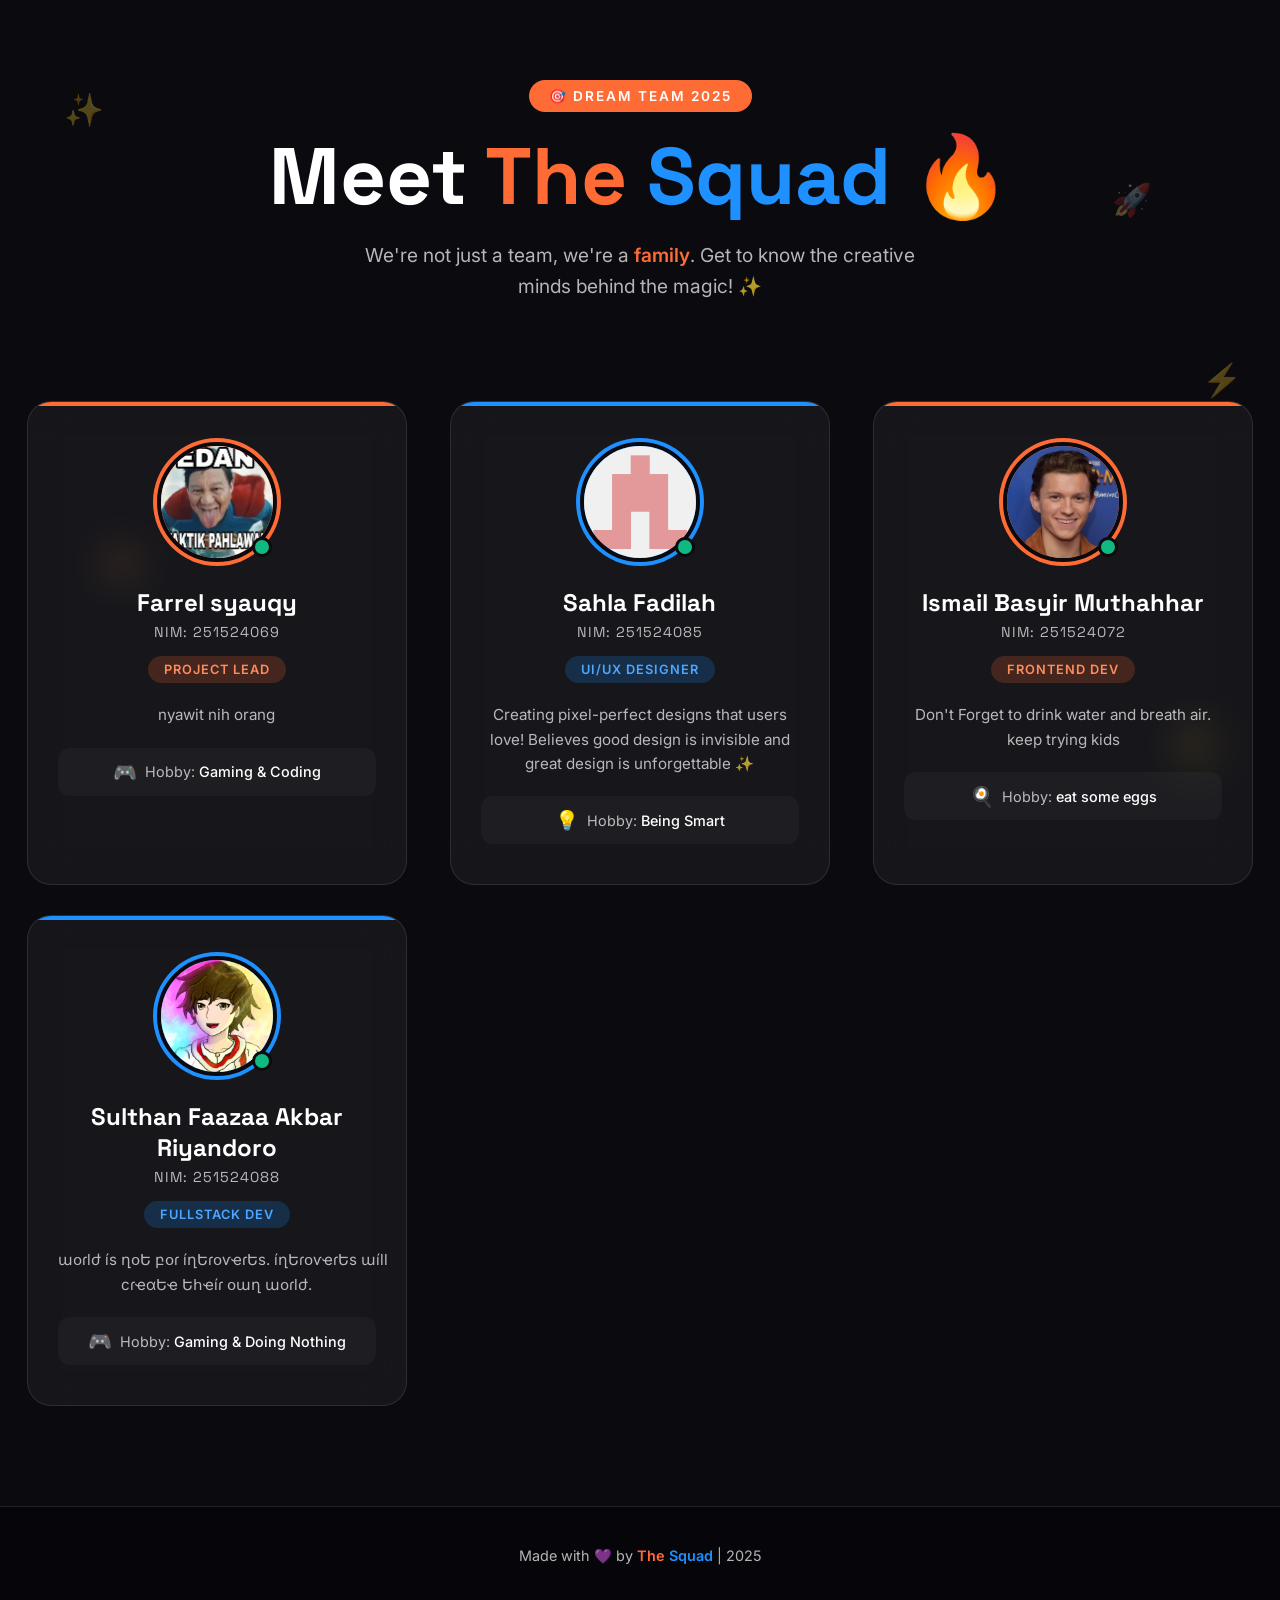
==== Tugas_01_LandingPage/index.html @ ac201159 "Update project structure" ====
<!DOCTYPE html>
<html lang="en">

<head>
    <meta charset="UTF-8">
    <meta name="viewport" content="width=device-width, initial-scale=1.0">
    <title>Meet The Squad 🔥 | Our Amazing Team</title>
    <meta name="description" content="Get to know our incredible team members - the creative minds behind the magic!">
    <link rel="preconnect" href="https://fonts.googleapis.com">
    <link rel="preconnect" href="https://fonts.gstatic.com" crossorigin>
    <link
        href="https://fonts.googleapis.com/css2?family=Space+Grotesk:wght@400;500;600;700&family=Inter:wght@400;500;600&display=swap"
        rel="stylesheet">
    <link rel="stylesheet" href="styles.css">
</head>

<body>
    <!-- Background Pattern -->
    <div class="bg-pattern"></div>

    <!-- Floating Emojis -->
    <div class="floating-emoji" style="top: 10%; left: 5%;">✨</div>
    <div class="floating-emoji" style="top: 20%; right: 10%; animation-delay: -2s;">🚀</div>
    <div class="floating-emoji" style="top: 60%; left: 8%; animation-delay: -4s;">🔥</div>
    <div class="floating-emoji" style="top: 80%; right: 5%; animation-delay: -1s;">💪</div>
    <div class="floating-emoji" style="top: 40%; right: 3%; animation-delay: -3s;">⚡</div>

    <!-- Header -->
    <header>
        <div class="badge">🎯 Dream Team 2025</div>
        <h1>Meet <span class="highlight-orange">The</span> <span class="highlight-blue">Squad</span> 🔥</h1>
        <p class="subtitle">We're not just a team, we're a <span class="accent">family</span>. Get to know the creative
            minds behind the magic! ✨</p>
    </header>

    <!-- Team Section -->
    <section class="team-container">
        <div class="team-grid">
            <!-- Member 1 -->
            <div class="member-card">
                <div class="profile-wrapper">
                    <div class="profile-ring"></div>
                    <img src="farrel.jpeg" alt="Farrel syauqy" class="profile-img">
                    <div class="status-dot"></div>
                </div>
                <h3 class="member-name">Farrel syauqy</h3>
                <p class="member-nim">NIM: 251524069</p>
                <span class="member-role">Project Lead</span>
                <p class="member-intro">nyawit nih orang</p>
                <div class="hobby-section">
                    <span class="hobby-icon">🎮</span>
                    <span class="hobby-text">Hobby: <span>Gaming & Coding</span></span>
                </div>
            </div>

            <!-- Member 2 -->
            <div class="member-card">
                <div class="profile-wrapper">
                    <div class="profile-ring"></div>
                    <img src="imagefoto.png" alt="Sahla Fadillah" class="profile-img">
                    <div class="status-dot"></div>
                </div>
                <h3 class="member-name">Sahla Fadilah</h3>
                <p class="member-nim">NIM: 251524085</p>
                <span class="member-role">UI/UX Designer</span>
                <p class="member-intro">Creating pixel-perfect designs that users love! Believes good design is
                    invisible and great design is unforgettable ✨</p>
                <div class="hobby-section">
                    <span class="hobby-icon">💡</span>
                    <span class="hobby-text">Hobby: <span>Being Smart</span></span>
                </div>
            </div>

            <!-- Member 3 -->
            <div class="member-card">
                <div class="profile-wrapper">
                    <div class="profile-ring"></div>
                    <img src="Ismail_Char.jpg" alt="Ismail Basyir M" class="profile-img">
                    <div class="status-dot"></div>
                </div>
                <h3 class="member-name">Ismail Basyir Muthahhar</h3>
                <p class="member-nim">NIM: 251524072</p>
                <span class="member-role">Frontend Dev</span>
                <p class="member-intro">Don't Forget to drink water and breath air.<br>keep trying kids</p>
                <div class="hobby-section">
                    <span class="hobby-icon">🍳</span>
                    <span class="hobby-text">Hobby: <span>eat some eggs</span></span>
                </div>
            </div>

            <!-- Member 4 -->
            <div class="member-card">
                <div class="profile-wrapper">
                    <div class="profile-ring"></div>
                    <img src="Almusayid Char.jpg" alt="Sulthan Faazaa Akbar Riyandoro" class="profile-img">
                    <div class="status-dot"></div>
                </div>
                <h3 class="member-name">Sulthan Faazaa Akbar Riyandoro</h3>
                <p class="member-nim">NIM: 251524088</p>
                <span class="member-role">Fullstack Dev</span>
                <p class="member-intro">աօɾlժ ís ղօԵ բօɾ íղԵɾօѵҽɾԵs. íղԵɾօѵҽɾԵs աíll<br>cɾҽαԵҽ Եհҽíɾ օաղ աօɾlժ.</p>
                <div class="hobby-section">
                    <span class="hobby-icon">🎮</span>
                    <span class="hobby-text">Hobby: <span>Gaming & Doing Nothing</span></span>
                </div>
            </div>
        </div>
    </section>

    <!-- Footer -->
    <footer>
        <p class="footer-text">Made with 💜 by <span class="orange">The</span> <span class="blue">Squad</span> | 2025
        </p>
    </footer>

    <script src="script.js"></script>
</body>

</html>
---- Tugas_01_LandingPage/styles.css ----
* {
    margin: 0;
    padding: 0;
    box-sizing: border-box;
}

:root {
    --orange: #ff6b35;
    --orange-light: #ff8c5a;
    --orange-dark: #e55a2b;
    --blue: #1e90ff;
    --blue-light: #4da6ff;
    --blue-dark: #0066cc;
    --dark-bg: #0a0a0f;
    --card-bg: rgba(255, 255, 255, 0.05);
    --text-primary: #ffffff;
    --text-secondary: rgba(255, 255, 255, 0.7);
    --glass-border: rgba(255, 255, 255, 0.1);
}

body {
    font-family: 'Inter', sans-serif;
    background: var(--dark-bg);
    color: var(--text-primary);
    min-height: 100vh;
    overflow-x: hidden;
}

/* Background Pattern */
.bg-pattern {
    position: fixed;
    top: 0;
    left: 0;
    width: 100%;
    height: 100%;
    z-index: -1;
    overflow: hidden;
    background: var(--dark-bg);
}

/* Floating Emojis */
.floating-emoji {
    position: fixed;
    font-size: 2rem;
    opacity: 0.3;
    animation: float 6s ease-in-out infinite;
    pointer-events: none;
    z-index: 0;
}

@keyframes float {

    0%,
    100% {
        transform: translateY(0) rotate(0deg);
    }

    50% {
        transform: translateY(-20px) rotate(10deg);
    }
}

/* Header Section */
header {
    text-align: center;
    padding: 80px 20px 60px;
    position: relative;
}

.badge {
    display: inline-block;
    background: var(--orange);
    padding: 8px 20px;
    border-radius: 50px;
    font-size: 0.85rem;
    font-weight: 600;
    text-transform: uppercase;
    letter-spacing: 2px;
    margin-bottom: 20px;
    animation: pulse 2s ease-in-out infinite;
}

@keyframes pulse {

    0%,
    100% {
        transform: scale(1);
    }

    50% {
        transform: scale(1.05);
    }
}

h1 {
    font-family: 'Space Grotesk', sans-serif;
    font-size: clamp(2.5rem, 8vw, 5rem);
    font-weight: 700;
    color: var(--text-primary);
    margin-bottom: 20px;
    line-height: 1.1;
}

h1 .highlight-orange {
    color: var(--orange);
}

h1 .highlight-blue {
    color: var(--blue);
}

.subtitle {
    font-size: 1.2rem;
    color: var(--text-secondary);
    max-width: 600px;
    margin: 0 auto;
    line-height: 1.6;
}

.subtitle .accent {
    color: var(--orange);
    font-weight: 600;
}

/* Team Grid */
.team-container {
    max-width: 1400px;
    margin: 0 auto;
    padding: 40px 20px 100px;
}

.team-grid {
    display: grid;
    grid-template-columns: repeat(auto-fit, minmax(320px, 1fr));
    gap: 30px;
    justify-items: center;
}

/* Member Card */
.member-card {
    background: var(--card-bg);
    backdrop-filter: blur(20px);
    border: 1px solid var(--glass-border);
    border-radius: 24px;
    padding: 40px 30px;
    width: 100%;
    max-width: 380px;
    text-align: center;
    position: relative;
    overflow: hidden;
    opacity: 0;
    transform: translateY(30px);
    transition: all 0.4s cubic-bezier(0.175, 0.885, 0.32, 1.275);
}

.member-card.visible {
    opacity: 1;
    transform: translateY(0);
}

.member-card::before {
    content: '';
    position: absolute;
    top: 0;
    left: 0;
    right: 0;
    height: 4px;
    border-radius: 24px 24px 0 0;
}

.member-card:nth-child(odd)::before {
    background: var(--orange);
}

.member-card:nth-child(even)::before {
    background: var(--blue);
}

.member-card:hover {
    transform: translateY(-10px) scale(1.02);
    border-color: rgba(255, 255, 255, 0.2);
}

.member-card:nth-child(odd):hover {
    box-shadow: 0 25px 50px -12px rgba(255, 107, 53, 0.3);
}

.member-card:nth-child(even):hover {
    box-shadow: 0 25px 50px -12px rgba(30, 144, 255, 0.3);
}

/* Profile Image */
.profile-wrapper {
    position: relative;
    width: 120px;
    height: 120px;
    margin: 0 auto 25px;
}

.profile-ring {
    position: absolute;
    inset: -4px;
    border-radius: 50%;
    padding: 4px;
}

.member-card:nth-child(odd) .profile-ring {
    background: var(--orange);
}

.member-card:nth-child(even) .profile-ring {
    background: var(--blue);
}

.profile-img {
    width: 120px;
    height: 120px;
    border-radius: 50%;
    object-fit: cover;
    border: 4px solid var(--dark-bg);
    position: relative;
    z-index: 1;
    transition: transform 0.3s ease;
}

.member-card:hover .profile-img {
    transform: scale(1.1);
}

.status-dot {
    position: absolute;
    bottom: 5px;
    right: 5px;
    width: 20px;
    height: 20px;
    background: #10b981;
    border: 3px solid var(--dark-bg);
    border-radius: 50%;
    z-index: 2;
    animation: statusPulse 2s ease-in-out infinite;
}

@keyframes statusPulse {

    0%,
    100% {
        box-shadow: 0 0 0 0 rgba(16, 185, 129, 0.4);
    }

    50% {
        box-shadow: 0 0 0 8px rgba(16, 185, 129, 0);
    }
}

/* Member Info */
.member-name {
    font-family: 'Space Grotesk', sans-serif;
    font-size: 1.5rem;
    font-weight: 700;
    margin-bottom: 5px;
}

.member-nim {
    font-size: 0.9rem;
    color: var(--text-secondary);
    margin-bottom: 15px;
    font-family: 'Space Grotesk', monospace;
    letter-spacing: 1px;
}

.member-role {
    display: inline-block;
    padding: 6px 16px;
    border-radius: 50px;
    font-size: 0.8rem;
    font-weight: 600;
    margin-bottom: 20px;
    text-transform: uppercase;
    letter-spacing: 1px;
}

.member-card:nth-child(odd) .member-role {
    background: rgba(255, 107, 53, 0.2);
    color: var(--orange-light);
}

.member-card:nth-child(even) .member-role {
    background: rgba(30, 144, 255, 0.2);
    color: var(--blue-light);
}

.member-intro {
    font-size: 0.95rem;
    color: var(--text-secondary);
    line-height: 1.6;
    margin-bottom: 20px;
}

/* Hobby Tag */
.hobby-section {
    display: flex;
    align-items: center;
    justify-content: center;
    gap: 8px;
    padding: 12px;
    background: rgba(255, 255, 255, 0.03);
    border-radius: 12px;
    margin-top: 15px;
}

.hobby-icon {
    font-size: 1.2rem;
}

.hobby-text {
    font-size: 0.9rem;
    color: var(--text-secondary);
}

.hobby-text span {
    color: var(--text-primary);
    font-weight: 500;
}

/* Footer */
footer {
    text-align: center;
    padding: 40px 20px;
    border-top: 1px solid var(--glass-border);
    background: rgba(0, 0, 0, 0.3);
}

.footer-text {
    color: var(--text-secondary);
    font-size: 0.9rem;
}

.footer-text .orange {
    color: var(--orange);
    font-weight: 600;
}

.footer-text .blue {
    color: var(--blue);
    font-weight: 600;
}

/* Responsive */
@media (max-width: 768px) {
    header {
        padding: 60px 20px 40px;
    }

    .team-grid {
        grid-template-columns: 1fr;
    }

    .member-card {
        max-width: 100%;
    }
}
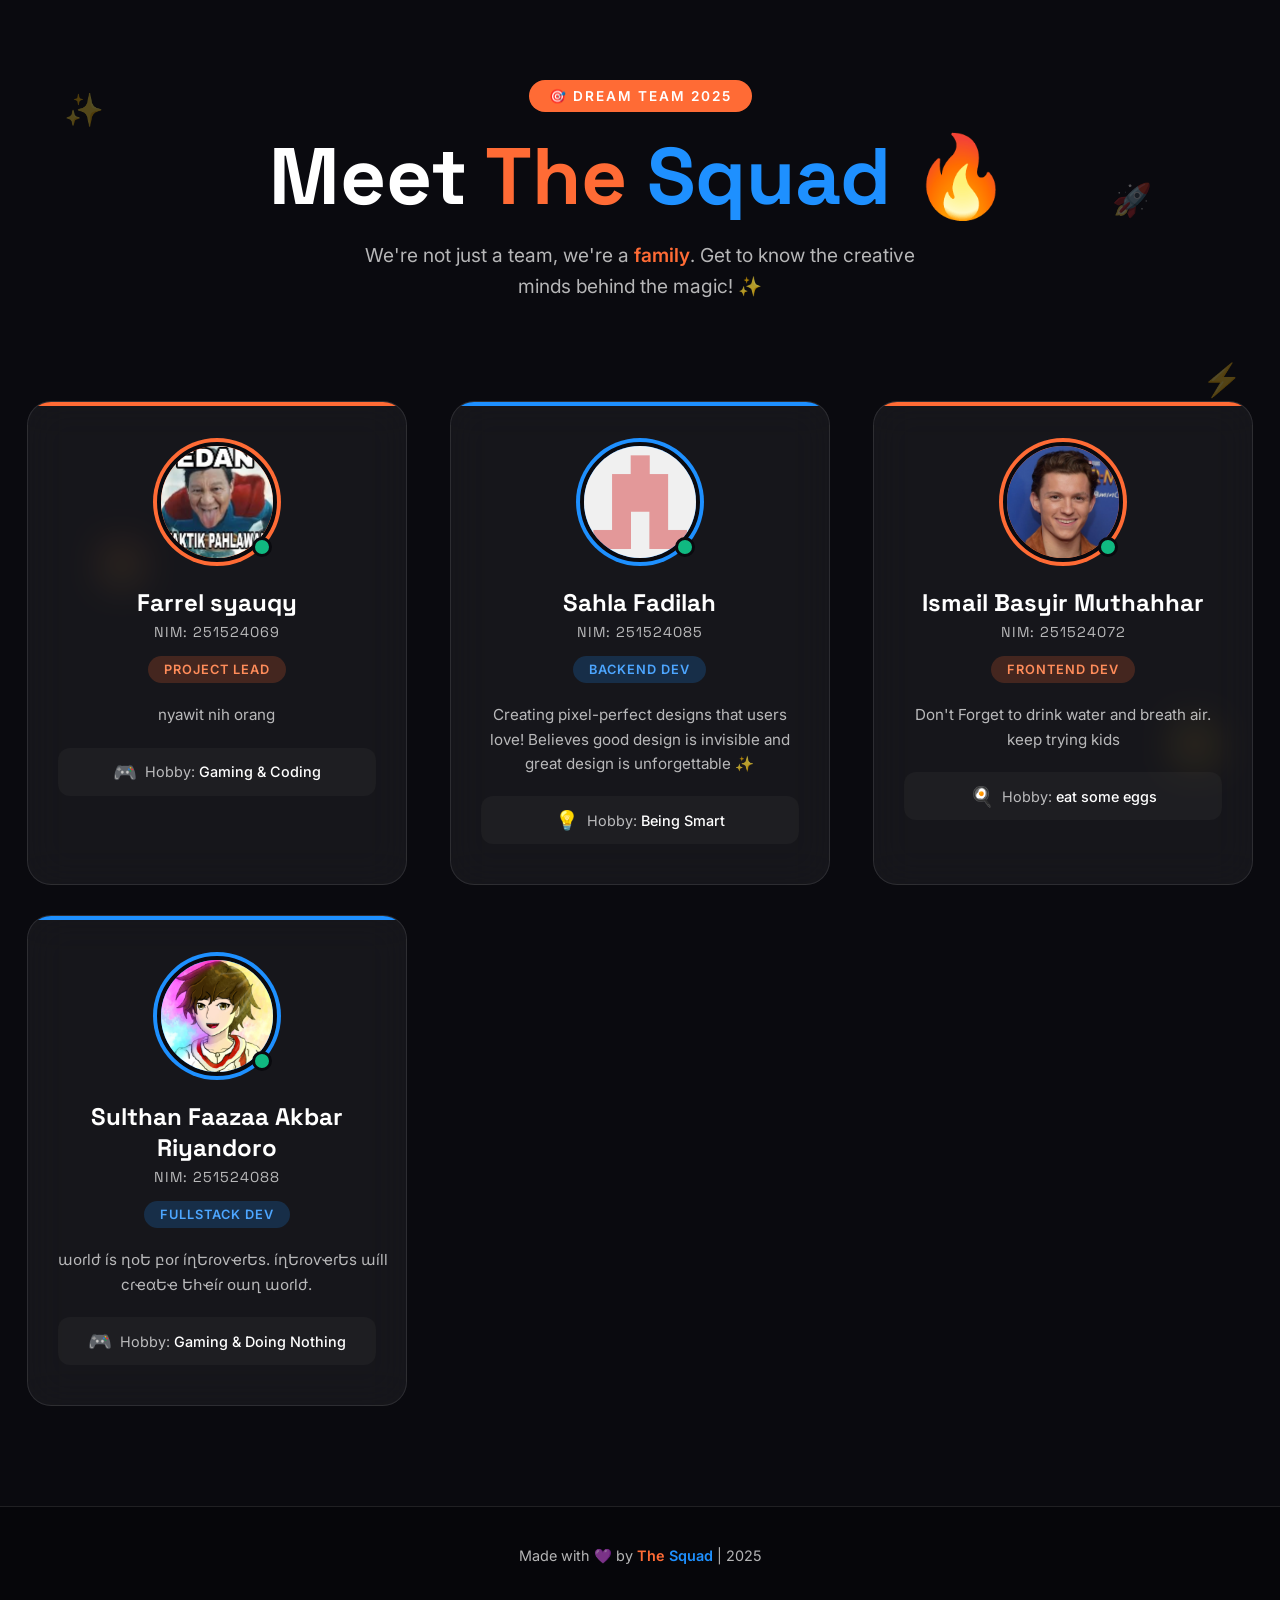
==== commit f46672c0: "tugas 1 - sahla" ====
--- a/Tugas_01_LandingPage/index.html
+++ b/Tugas_01_LandingPage/index.html
@@ -62,7 +62,7 @@
                 </div>
                 <h3 class="member-name">Sahla Fadilah</h3>
                 <p class="member-nim">NIM: 251524085</p>
-                <span class="member-role">UI/UX Designer</span>
+                <span class="member-role">Backend Dev</span>
                 <p class="member-intro">Creating pixel-perfect designs that users love! Believes good design is
                     invisible and great design is unforgettable ✨</p>
                 <div class="hobby-section">
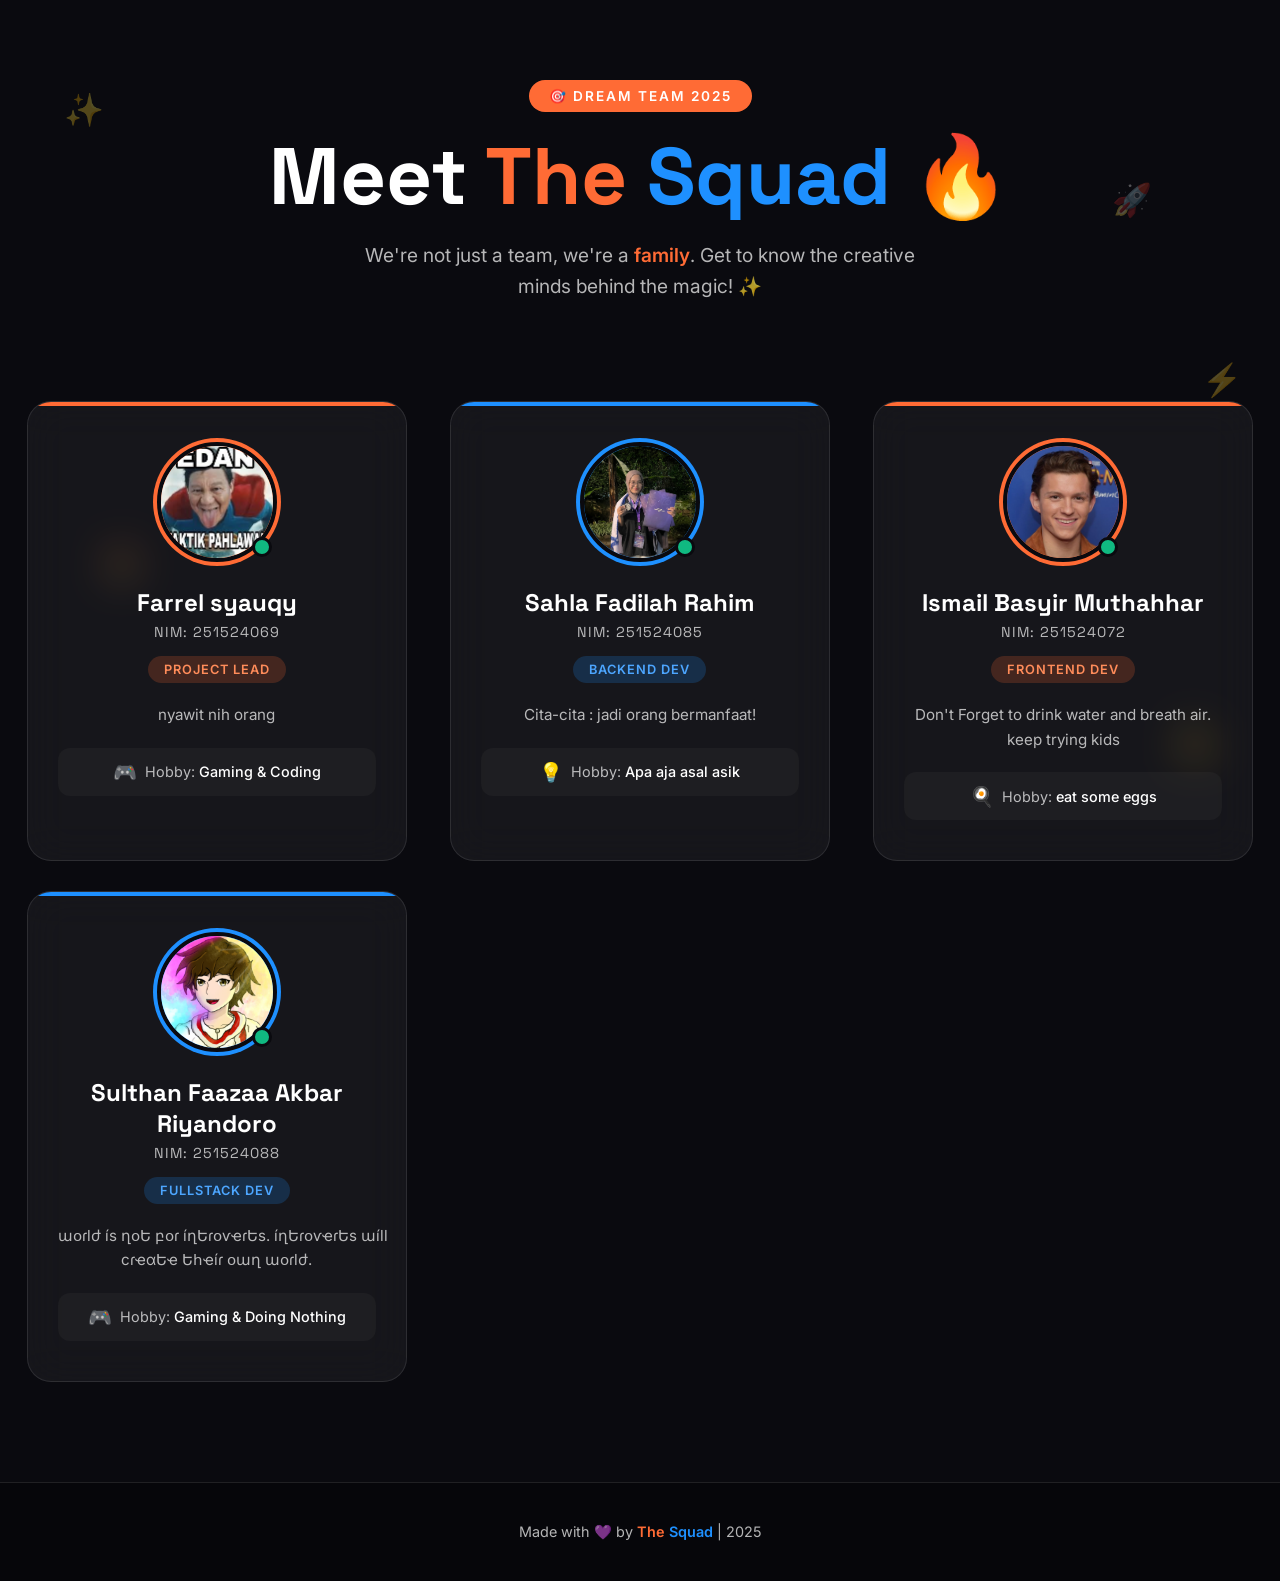
==== commit fac530ee: "tugas 1 - sahla" ====
--- a/Tugas_01_LandingPage/index.html
+++ b/Tugas_01_LandingPage/index.html
@@ -57,17 +57,16 @@
             <div class="member-card">
                 <div class="profile-wrapper">
                     <div class="profile-ring"></div>
-                    <img src="imagefoto.png" alt="Sahla Fadillah" class="profile-img">
+                    <img src="sahla.jpeg" alt="Sahla Fadhilah" class="profile-img">
                     <div class="status-dot"></div>
                 </div>
-                <h3 class="member-name">Sahla Fadilah</h3>
+                <h3 class="member-name">Sahla Fadilah Rahim</h3>
                 <p class="member-nim">NIM: 251524085</p>
                 <span class="member-role">Backend Dev</span>
-                <p class="member-intro">Creating pixel-perfect designs that users love! Believes good design is
-                    invisible and great design is unforgettable ✨</p>
+                <p class="member-intro">Cita-cita : jadi orang bermanfaat!</p>
                 <div class="hobby-section">
                     <span class="hobby-icon">💡</span>
-                    <span class="hobby-text">Hobby: <span>Being Smart</span></span>
+                    <span class="hobby-text">Hobby: <span>Apa aja asal asik</span></span>
                 </div>
             </div>
 
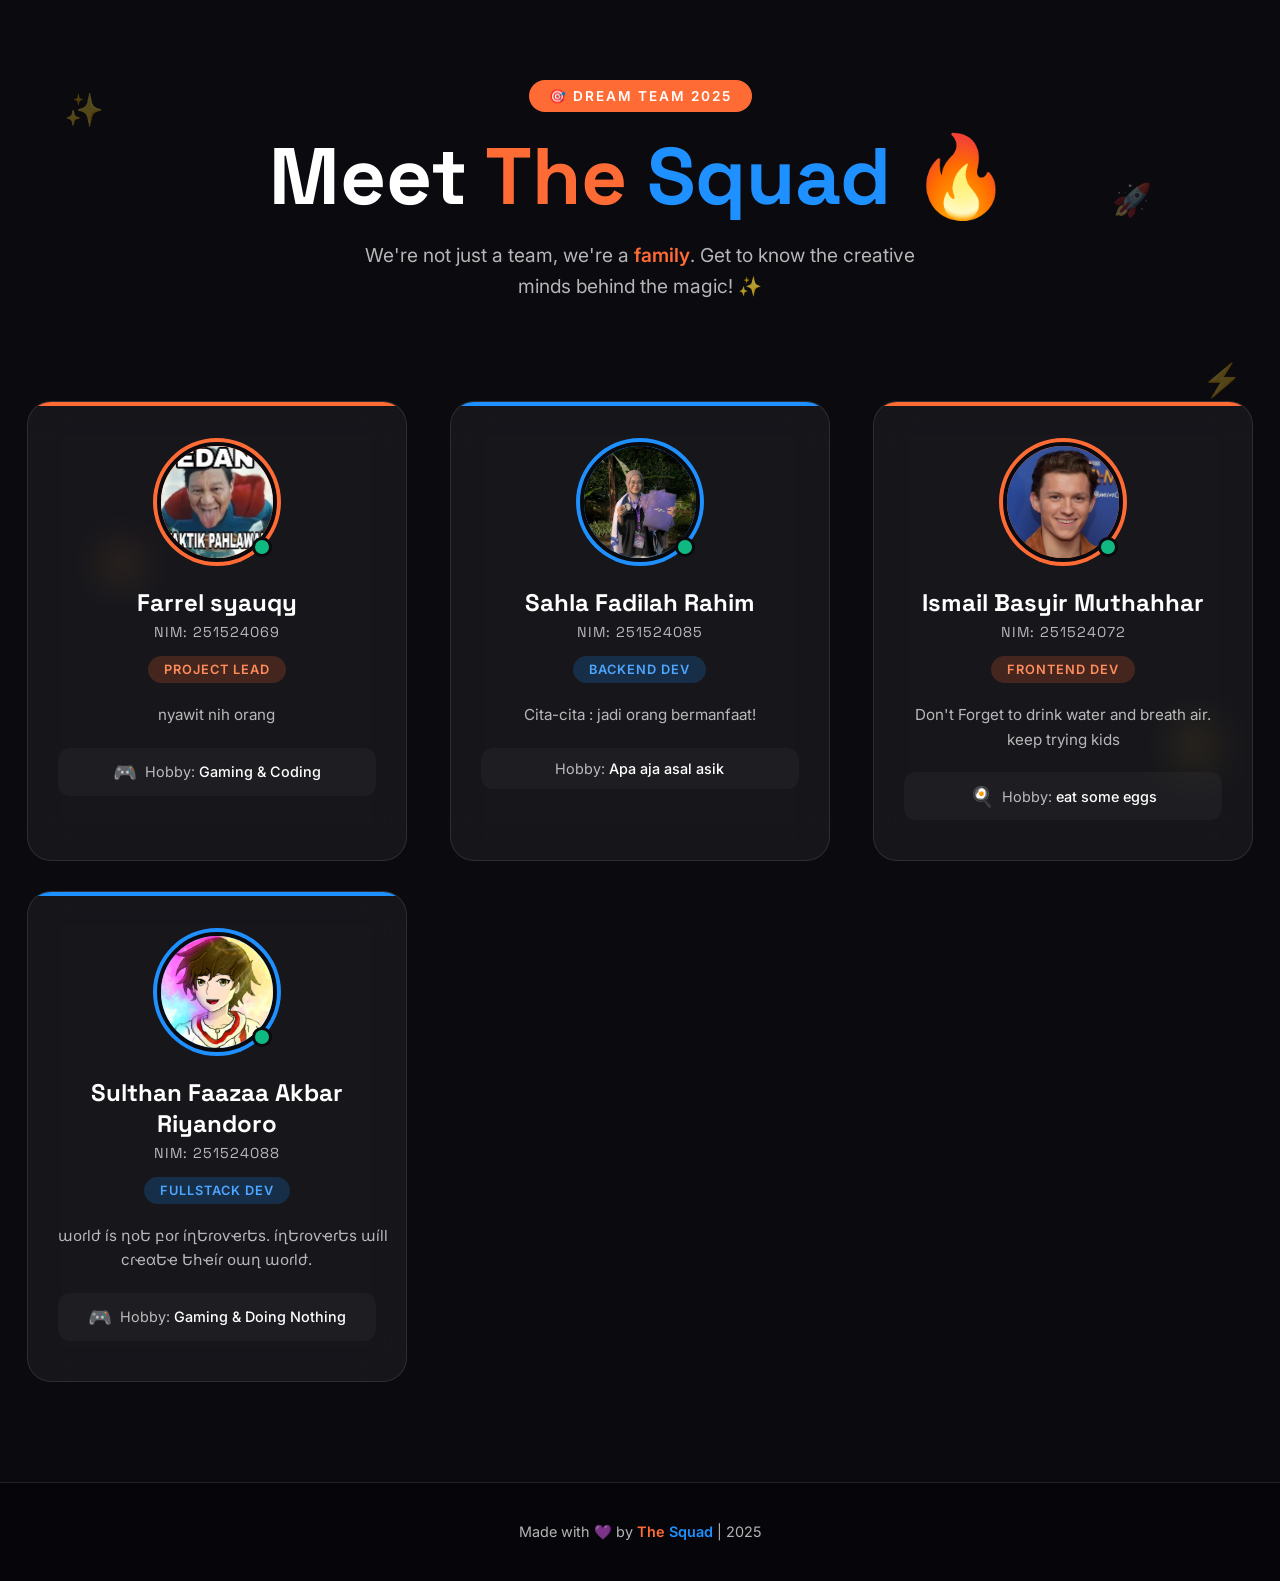
==== commit f4664bd0: "." ====
--- a/Tugas_01_LandingPage/index.html
+++ b/Tugas_01_LandingPage/index.html
@@ -65,7 +65,7 @@
                 <span class="member-role">Backend Dev</span>
                 <p class="member-intro">Cita-cita : jadi orang bermanfaat!</p>
                 <div class="hobby-section">
-                    <span class="hobby-icon">💡</span>
+                    
                     <span class="hobby-text">Hobby: <span>Apa aja asal asik</span></span>
                 </div>
             </div>
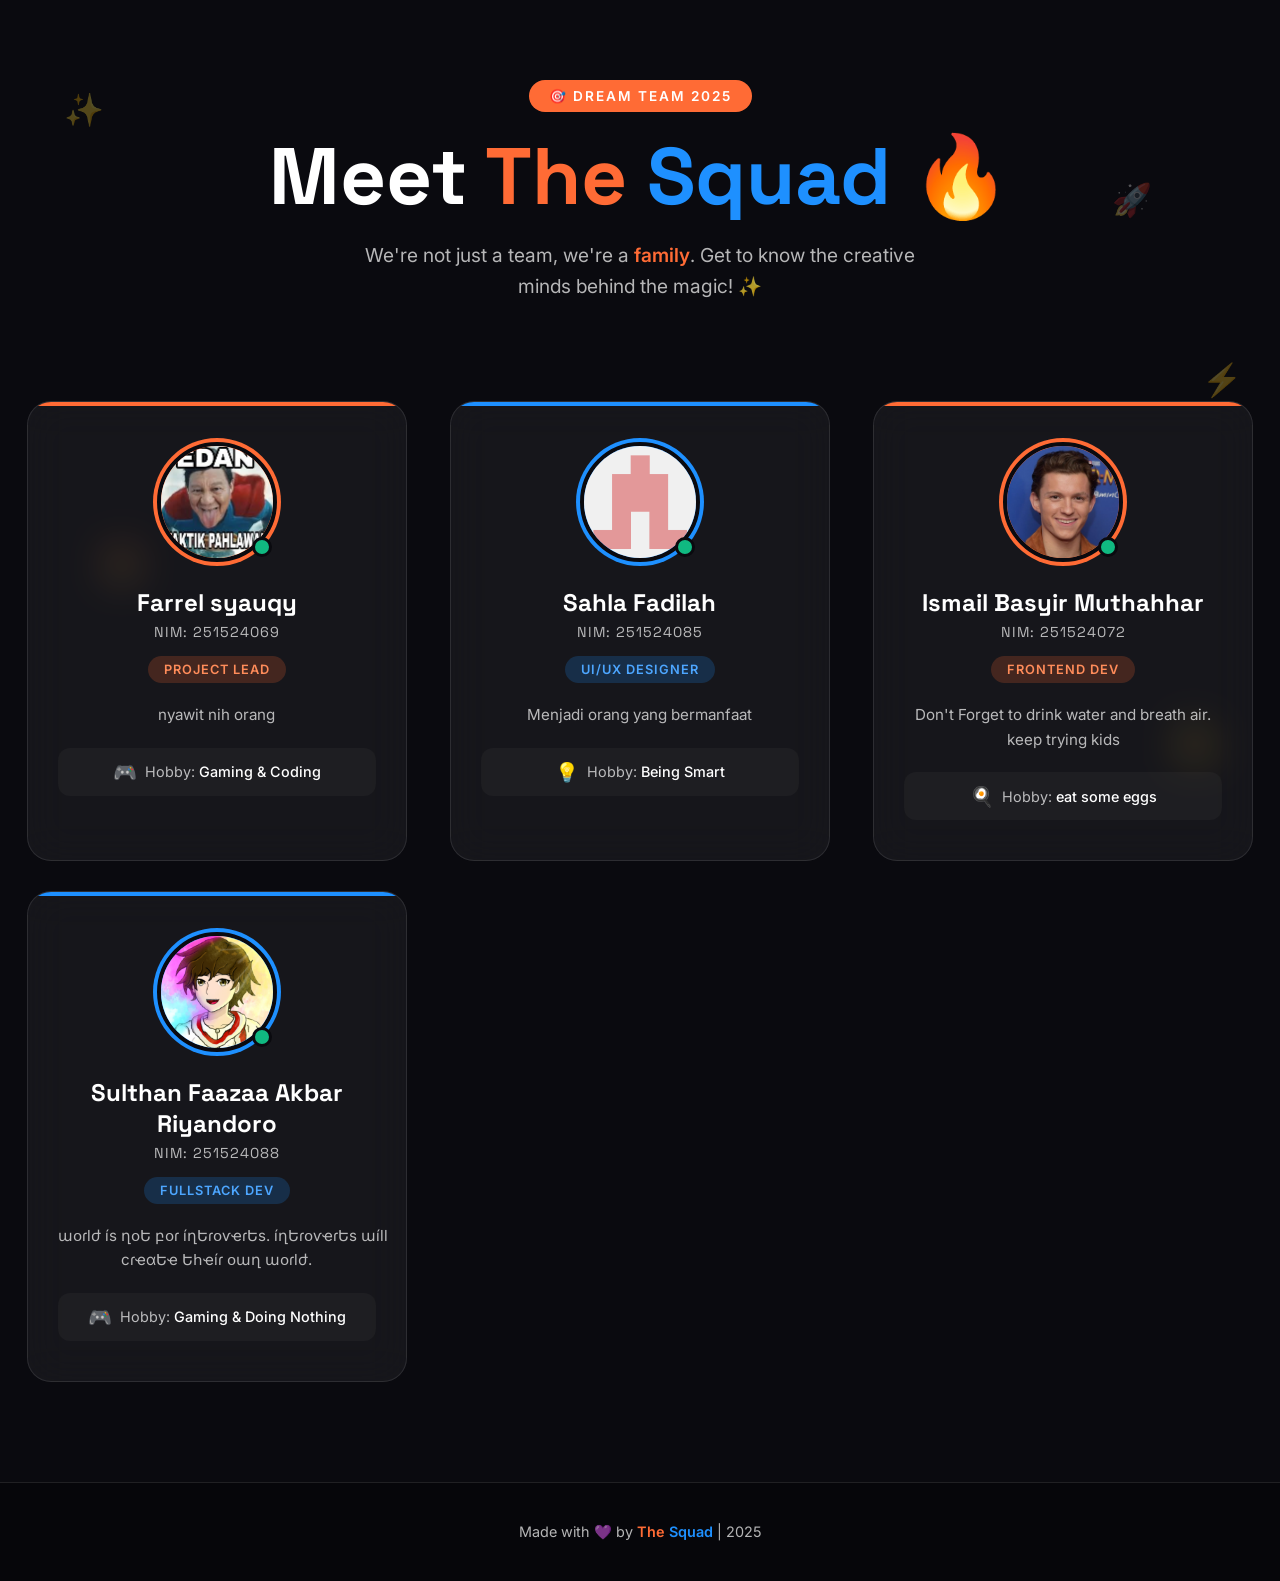
==== commit a6cecb73: "Update sahla" ====
--- a/Tugas_01_LandingPage/index.html
+++ b/Tugas_01_LandingPage/index.html
@@ -57,16 +57,16 @@
             <div class="member-card">
                 <div class="profile-wrapper">
                     <div class="profile-ring"></div>
-                    <img src="sahla.jpeg" alt="Sahla Fadhilah" class="profile-img">
+                    <img src="imagefoto.png" alt="Sahla Fadillah" class="profile-img">
                     <div class="status-dot"></div>
                 </div>
-                <h3 class="member-name">Sahla Fadilah Rahim</h3>
+                <h3 class="member-name">Sahla Fadilah</h3>
                 <p class="member-nim">NIM: 251524085</p>
-                <span class="member-role">Backend Dev</span>
-                <p class="member-intro">Cita-cita : jadi orang bermanfaat!</p>
+                <span class="member-role">UI/UX Designer</span>
+                <p class="member-intro">Menjadi orang yang bermanfaat</p>
                 <div class="hobby-section">
-                    
-                    <span class="hobby-text">Hobby: <span>Apa aja asal asik</span></span>
+                    <span class="hobby-icon">💡</span>
+                    <span class="hobby-text">Hobby: <span>Being Smart</span></span>
                 </div>
             </div>
 
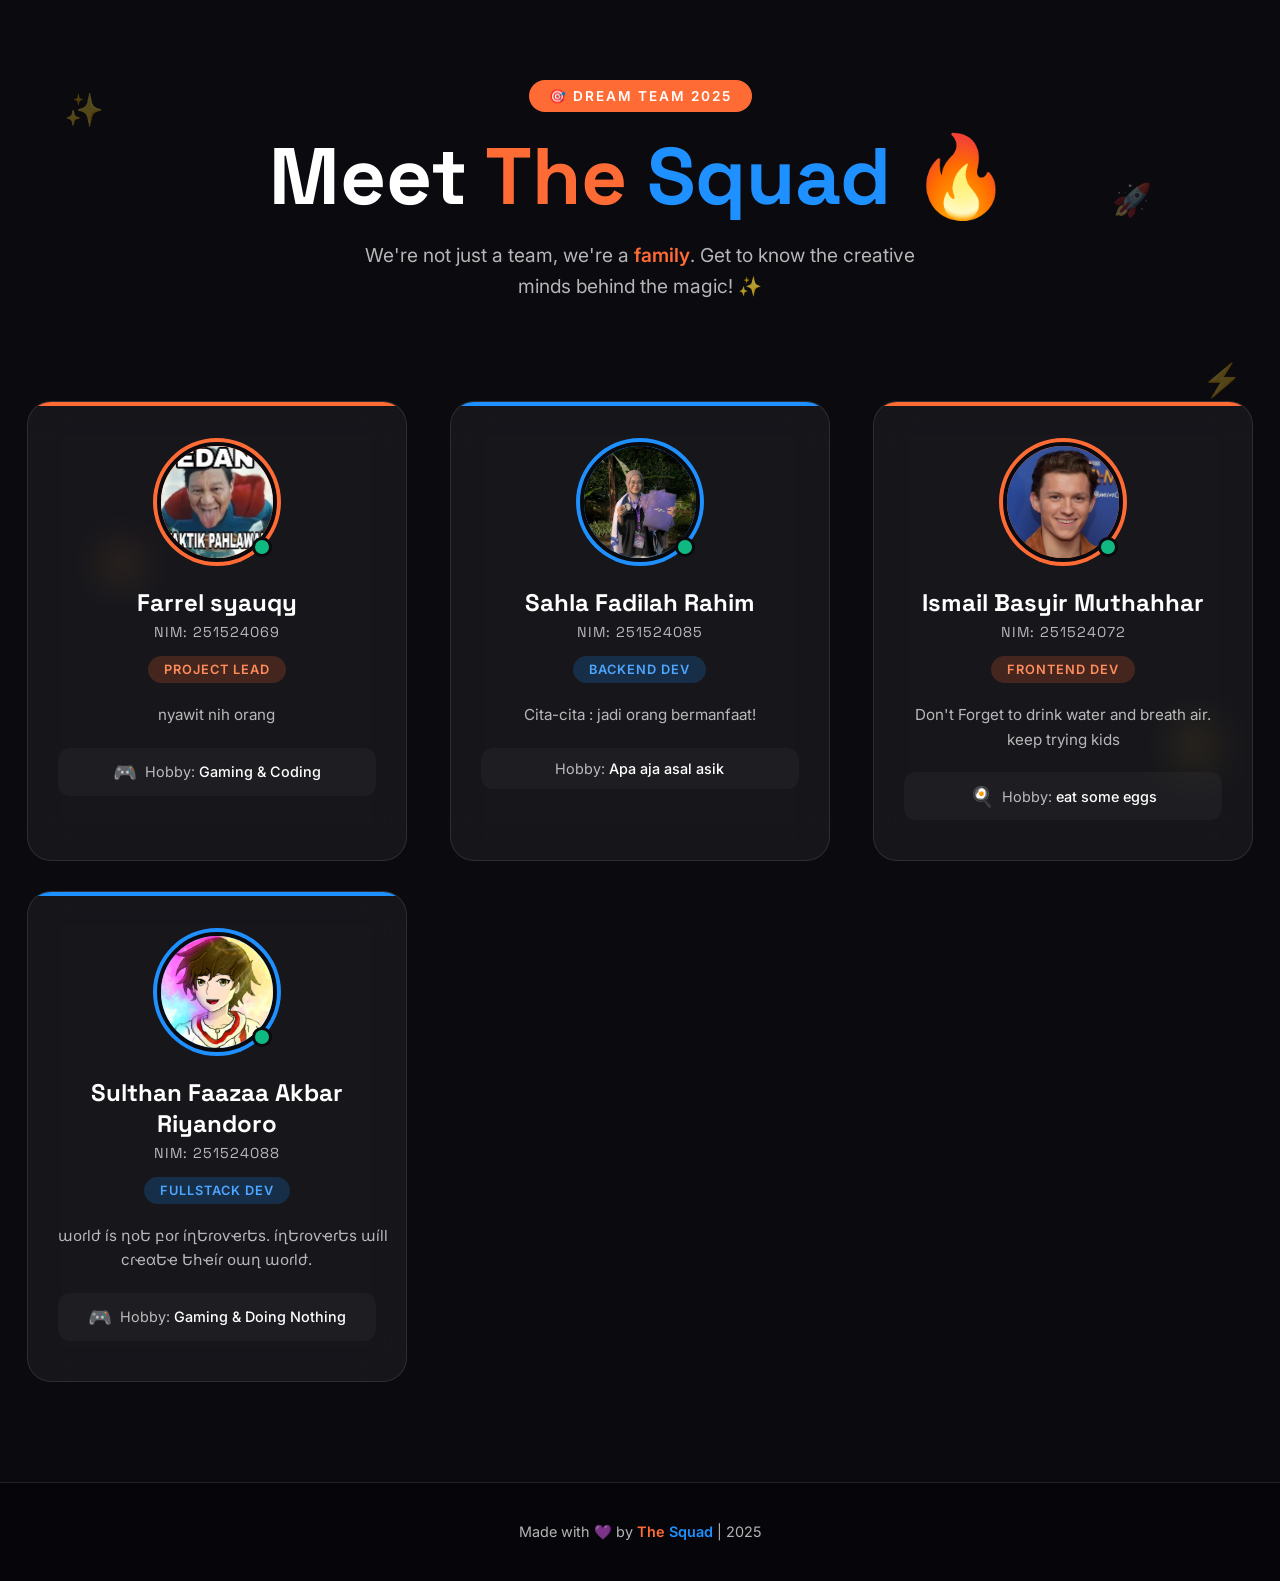
==== commit ffd2ad46: "Merge branch 'main' into sulthan-faazaa" ====
--- a/Tugas_01_LandingPage/index.html
+++ b/Tugas_01_LandingPage/index.html
@@ -57,16 +57,16 @@
             <div class="member-card">
                 <div class="profile-wrapper">
                     <div class="profile-ring"></div>
-                    <img src="imagefoto.png" alt="Sahla Fadillah" class="profile-img">
+                    <img src="sahla.jpeg" alt="Sahla Fadhilah" class="profile-img">
                     <div class="status-dot"></div>
                 </div>
-                <h3 class="member-name">Sahla Fadilah</h3>
+                <h3 class="member-name">Sahla Fadilah Rahim</h3>
                 <p class="member-nim">NIM: 251524085</p>
-                <span class="member-role">UI/UX Designer</span>
-                <p class="member-intro">Menjadi orang yang bermanfaat</p>
+                <span class="member-role">Backend Dev</span>
+                <p class="member-intro">Cita-cita : jadi orang bermanfaat!</p>
                 <div class="hobby-section">
-                    <span class="hobby-icon">💡</span>
-                    <span class="hobby-text">Hobby: <span>Being Smart</span></span>
+                    
+                    <span class="hobby-text">Hobby: <span>Apa aja asal asik</span></span>
                 </div>
             </div>
 
